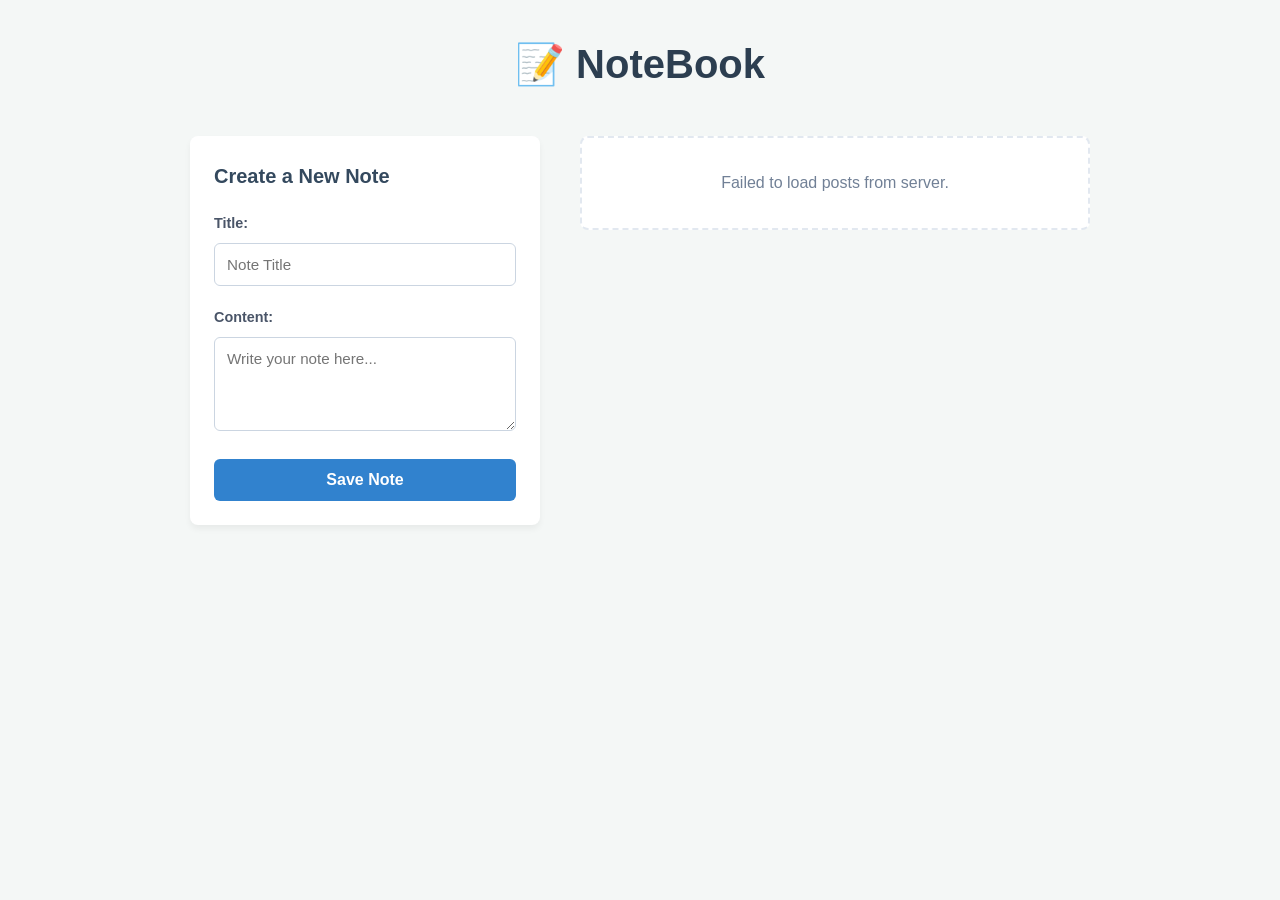
==== index.html @ 5111fb67 "first commit" ====
<!DOCTYPE html>
<html lang="en">
<head>
    <meta charset="UTF-8">
    <meta name="viewport" content="width=device-width, initial-scale=1.0">
    <title>Note-Book</title>
    <link rel="stylesheet" href="style.css">
    <script defer src="script.js"></script>
</head>
<body>

    <header>
        <h1>📝 NoteBook</h1>
    </header>

    <main>
        <form id="note-form" class="note-form">
            <h2>Create a New Note</h2>
            
            <div class="form-group">
                <label href="#title" for="title">Title:</label>
                <input type="text" id="title" name="title" placeholder="Note Title" required>
            </div>

            <div class="form-group">
                <label href="#content" for="content">Content:</label>
                <textarea id="content" name="content" rows="4" placeholder="Write your note here..." required></textarea>
            </div>

            <button type="submit">Save Note</button>
        </form>

        <section aria-label="Saved Notes">
            <ul id="allNotes" class="notes-list">
                <li class="note-item">
                    <article>
                        <header class="note-header">
                            <h3 class="note-title">Sample Note Title</h3>
                            <time datetime="2024-06-01T12:00" class="note-date">2024-06-01 12:00</time>
                        </header>
                        <p class="note-content">This is a sample note content. It can be multiple lines long and will display the full text of the note.</p>            
                    </article>
                </li>
            </ul> 
        </section>
    </main>

</body>
</html>
---- style.css ----
/* ==========================================================================
   1. Reset & Global Styles
   ========================================================================== */
* {
    margin: 0;
    padding: 0;
    box-sizing: border-box;
}

body {
    font-family: 'Segoe UI', Tahoma, Geneva, Verdana, sans-serif;
    background-color: #f4f7f6;
    color: #333333;
    line-height: 1.6;
    padding: 2rem 1rem;
}

/* ==========================================================================
   2. Layout Structure
   ========================================================================== */
header {
    text-align: center;
    margin-bottom: 2.5rem;
}

header h1 {
    font-size: 2.5rem;
    color: #2c3e50;
    font-weight: 700;
}

main {
    max-width: 900px;
    margin: 0 auto;
    display: grid;
    grid-template-columns: 1fr;
    gap: 2.5rem;
}

/* Switches to a two-column layout on larger screens */
@media (min-width: 768px) {
    main {
        grid-template-columns: 350px 1fr;
        align-items: start;
    }
}

/* ==========================================================================
   3. Note Creation Form
   ========================================================================== */
.note-form {
    background-color: #ffffff;
    padding: 1.5rem;
    border-radius: 8px;
    box-shadow: 0 4px 6px rgba(0, 0, 0, 0.05);
    position: sticky;
    top: 1rem; /* Keeps form visible when scrolling through long lists of notes */
}

.note-form h2 {
    font-size: 1.25rem;
    color: #34495e;
    margin-bottom: 1.25rem;
    font-weight: 600;
}

.form-group {
    margin-bottom: 1.25rem;
}

.form-group label {
    display: block;
    margin-bottom: 0.5rem;
    font-weight: 600;
    font-size: 0.9rem;
    color: #4a5568;
}

.form-group input,
.form-group textarea {
    width: 100%;
    padding: 0.75rem;
    border: 1px solid #cbd5e1;
    border-radius: 6px;
    font-family: inherit;
    font-size: 0.95rem;
    color: #1a202c;
    transition: border-color 0.2s ease, box-shadow 0.2s ease;
}

.form-group input:focus,
.form-group textarea:focus {
    outline: none;
    border-color: #3182ce;
    box-shadow: 0 0 0 3px rgba(49, 130, 206, 0.15);
}

.form-group textarea {
    resize: vertical; /* Allows vertical expansion but prevents breaking width layout */
}

button[type="submit"] {
    width: 100%;
    background-color: #3182ce;
    color: #ffffff;
    border: none;
    padding: 0.75rem;
    font-size: 1rem;
    font-weight: 600;
    border-radius: 6px;
    cursor: pointer;
    transition: background-color 0.2s ease;
}

button[type="submit"]:hover {
    background-color: #2b6cb0;
}

button[type="submit"]:active {
    background-color: #2c5282;
}

/* ==========================================================================
   4. Notes Display Section
   ========================================================================== */
.notes-list {
    list-style: none;
    display: flex;
    flex-direction: column;
    gap: 1.25rem;
}

.note-item {
    background-color: #ffffff;
    border-left: 5px solid #3182ce; /* Adds a clean visual accent bar */
    border-radius: 0 8px 8px 0;
    box-shadow: 0 2px 4px rgba(0, 0, 0, 0.04);
    transition: transform 0.2s ease, box-shadow 0.2s ease;
}

.note-item:hover {
    transform: translateY(-2px);
    box-shadow: 0 4px 8px rgba(0, 0, 0, 0.08);
}

.note-item article {
    padding: 1.25rem;
}

.note-header {
    display: flex;
    justify-content: space-between;
    align-items: flex-start;
    flex-wrap: wrap;
    gap: 0.5rem;
    margin-bottom: 0.75rem;
    border-bottom: 1px solid #edf2f7;
    padding-bottom: 0.5rem;
}

.note-title {
    font-size: 1.15rem;
    color: #2d3748;
    font-weight: 600;
}

.note-date {
    font-size: 0.8rem;
    color: #718096;
    background-color: #f7fafc;
    padding: 0.2rem 0.5rem;
    border-radius: 4px;
    border: 1px solid #e2e8f0;
}

.note-content {
    font-size: 0.95rem;
    color: #4a5568;
    white-space: pre-wrap; /* Keeps line breaks user created in the textarea */
    word-break: break-word;
}
/* Delete Button inside Notes */
.delete-btn {
    background: none;
    border: none;
    color: #e53e3e;
    font-size: 0.85rem;
    font-weight: 600;
    cursor: pointer;
    margin-top: 1rem;
    padding: 0;
    transition: color 0.2s ease;
}

.delete-btn:hover {
    color: #9b2c2c;
    text-decoration: underline;
}

/* Empty state styling */
.empty-state {
    text-align: center;
    color: #718096;
    padding: 2rem;
    background: #ffffff;
    border-radius: 8px;
    border: 2px dashed #e2e8f0;
}
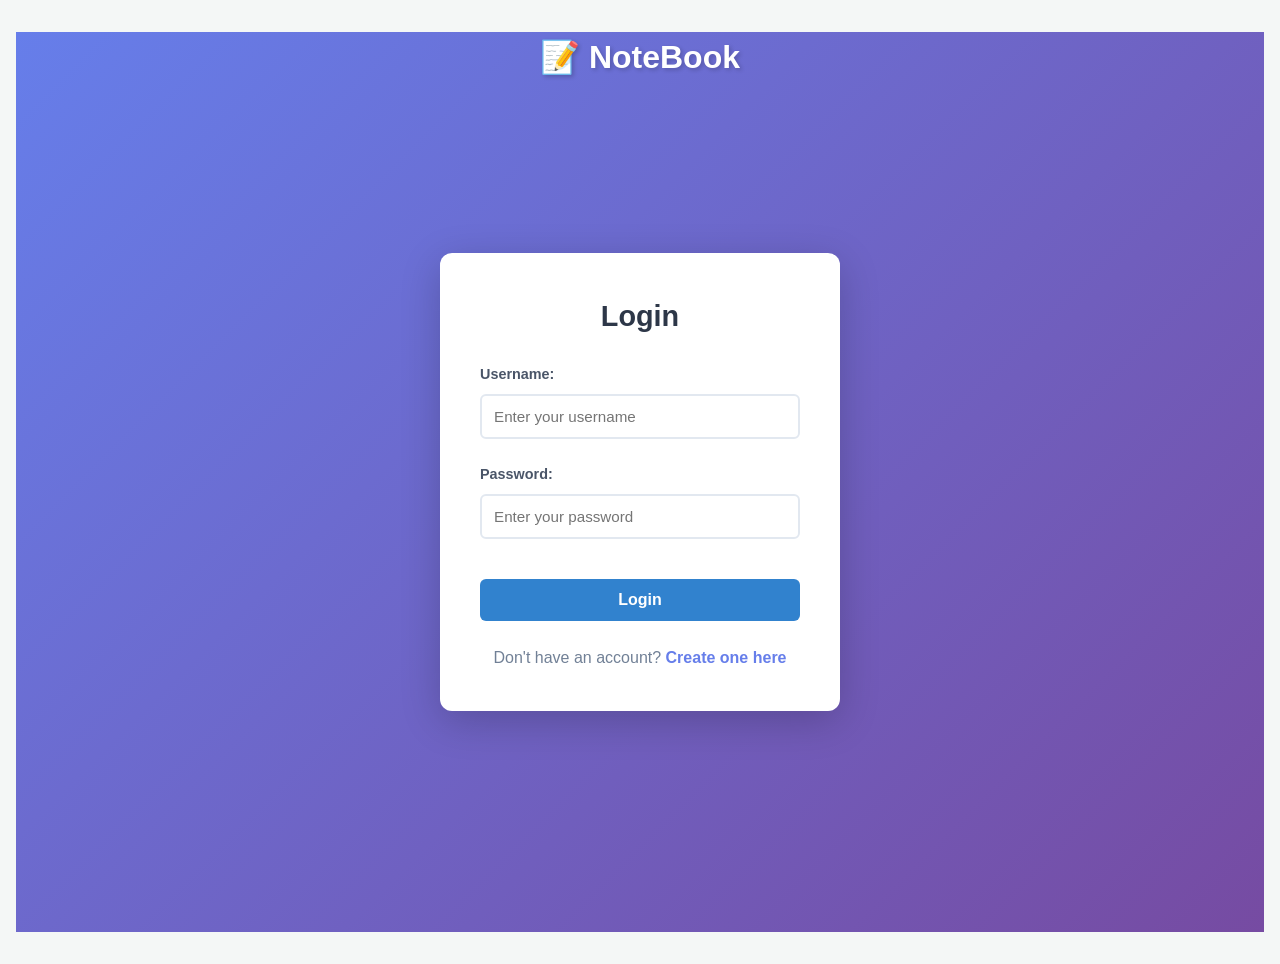
==== commit 26646bfd: "commit for post/get" ====
--- a/index.html
+++ b/index.html
@@ -10,7 +10,13 @@
 <body>
 
     <header>
-        <h1>📝 NoteBook</h1>
+        <div class="header-container">
+            <h1>📝 NoteBook</h1>
+            <div class="header-right">
+                <span id="username-display" class="username-text"></span>
+                <button id="logout-btn" class="logout-button">Logout</button>
+            </div>
+        </div>
     </header>
 
     <main>
--- a/style.css
+++ b/style.css
@@ -205,4 +205,201 @@
     background: #ffffff;
     border-radius: 8px;
     border: 2px dashed #e2e8f0;
+}
+
+/* ==========================================================================
+   5. Authentication Pages (Login & Registration)
+   ========================================================================== */
+.auth-container {
+    display: flex;
+    flex-direction: column;
+    min-height: 100vh;
+    align-items: center;
+    justify-content: center;
+    background: linear-gradient(135deg, #667eea 0%, #764ba2 100%);
+    padding: 1rem;
+}
+
+.auth-container header {
+    position: absolute;
+    top: 2rem;
+    text-align: center;
+    margin-bottom: 0;
+}
+
+.auth-container header h1 {
+    color: #ffffff;
+    font-size: 2rem;
+    text-shadow: 2px 2px 4px rgba(0, 0, 0, 0.2);
+}
+
+.auth-main {
+    display: flex;
+    align-items: center;
+    justify-content: center;
+    width: 100%;
+    max-width: 400px;
+}
+
+.auth-card {
+    background-color: #ffffff;
+    border-radius: 12px;
+    padding: 2.5rem;
+    box-shadow: 0 10px 40px rgba(0, 0, 0, 0.2);
+    width: 100%;
+}
+
+.auth-card h2 {
+    text-align: center;
+    color: #2d3748;
+    font-size: 1.8rem;
+    margin-bottom: 1.5rem;
+    font-weight: 600;
+}
+
+.auth-card .form-group {
+    margin-bottom: 1.5rem;
+}
+
+.auth-card label {
+    display: block;
+    margin-bottom: 0.5rem;
+    font-weight: 600;
+    font-size: 0.9rem;
+    color: #4a5568;
+}
+
+.auth-card input {
+    width: 100%;
+    padding: 0.75rem;
+    border: 2px solid #e2e8f0;
+    border-radius: 6px;
+    font-size: 0.95rem;
+    color: #1a202c;
+    transition: border-color 0.2s ease;
+}
+
+.auth-card input:focus {
+    outline: none;
+    border-color: #667eea;
+    box-shadow: 0 0 0 3px rgba(102, 126, 234, 0.1);
+}
+
+.btn-primary {
+    width: 100%;
+    background-color: #667eea;
+    color: #ffffff;
+    border: none;
+    padding: 0.75rem;
+    font-size: 1rem;
+    font-weight: 600;
+    border-radius: 6px;
+    cursor: pointer;
+    transition: background-color 0.2s ease;
+    margin-top: 1rem;
+}
+
+.btn-primary:hover {
+    background-color: #5568d3;
+}
+
+.btn-primary:active {
+    background-color: #4c51bf;
+}
+
+.auth-footer {
+    text-align: center;
+    margin-top: 1.5rem;
+    color: #718096;
+}
+
+.auth-footer a {
+    color: #667eea;
+    text-decoration: none;
+    font-weight: 600;
+}
+
+.auth-footer a:hover {
+    text-decoration: underline;
+}
+
+.status-message {
+    margin-top: 1rem;
+    padding: 0.75rem;
+    border-radius: 6px;
+    text-align: center;
+    font-weight: 500;
+    display: none;
+}
+
+.status-message:not(:empty) {
+    display: block;
+    background-color: #c6f6d5;
+    color: #22543d;
+    border: 1px solid #9ae6b4;
+}
+
+.status-message.error {
+    background-color: #fed7d7;
+    color: #742a2a;
+    border: 1px solid #fc8181;
+}
+
+.status-message.success {
+    background-color: #c6f6d5;
+    color: #22543d;
+    border: 1px solid #9ae6b4;
+}
+
+/* ==========================================================================
+   6. Header with Logout Button
+   ========================================================================== */
+.header-container {
+    display: flex;
+    justify-content: space-between;
+    align-items: center;
+    max-width: 900px;
+    margin: 0 auto;
+    gap: 1rem;
+}
+
+.username-text {
+    font-size: 0.9rem;
+    color: #718096;
+    font-weight: 500;
+}
+
+.logout-button {
+    background-color: #e53e3e;
+    color: #ffffff;
+    border: none;
+    padding: 0.5rem 1rem;
+    font-size: 0.85rem;
+    font-weight: 600;
+    border-radius: 6px;
+    cursor: pointer;
+    transition: background-color 0.2s ease;
+}
+
+.logout-button:hover {
+    background-color: #c53030;
+}
+
+.logout-button:active {
+    background-color: #9b2c2c;
+}
+
+/* ==========================================================================
+   7. Title Filter Link
+   ========================================================================== */
+.title-filter-link {
+    color: #2d3748;
+    text-decoration: none;
+    cursor: pointer;
+    transition: color 0.2s ease;
+}
+
+.title-filter-link:hover {
+    color: #3182ce;
+    text-decoration: underline;
 }
